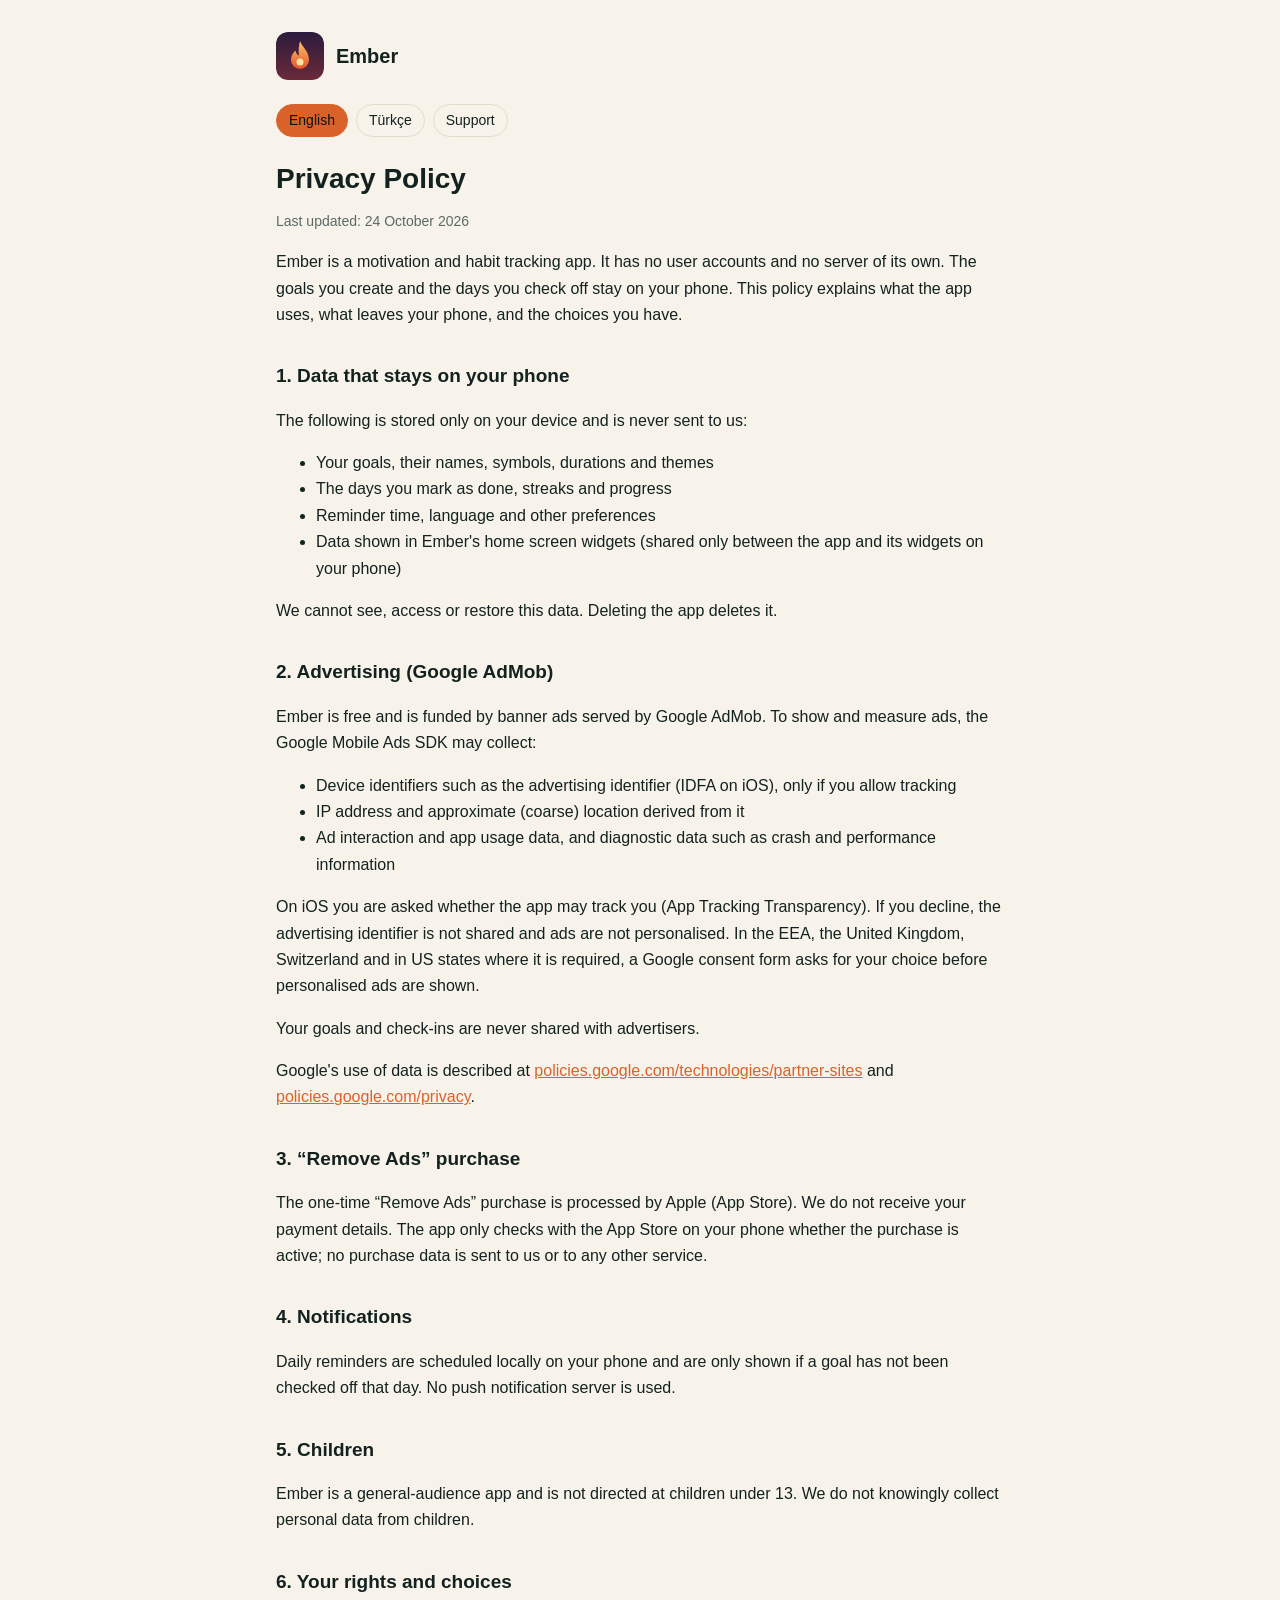
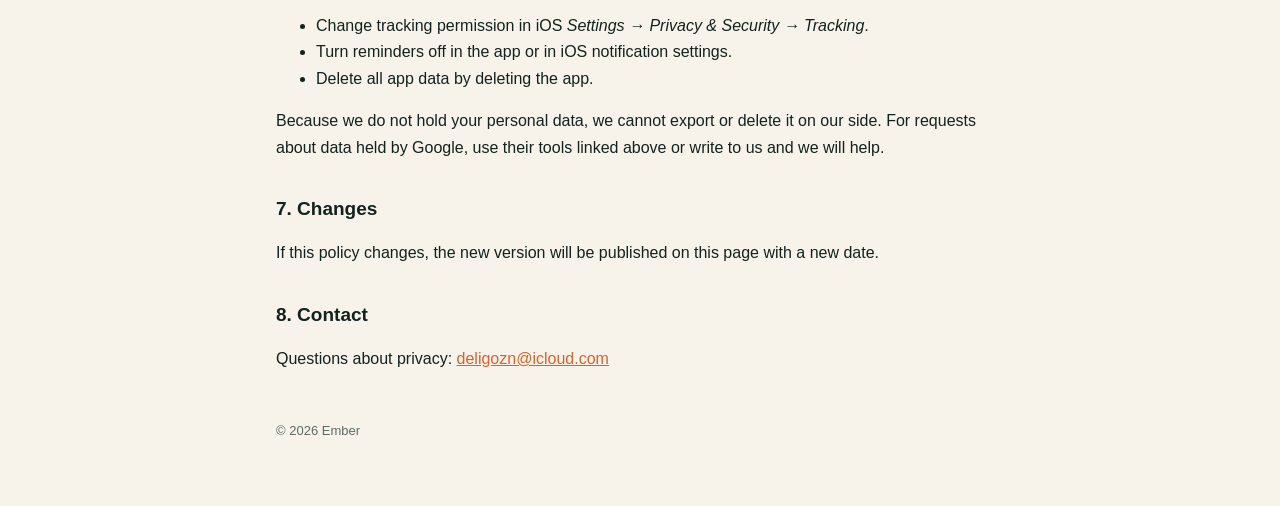
==== privacy.html @ 2302e582 "Add files via upload" ====
<!doctype html>
<html lang="en">
<head>
<meta charset="utf-8">
<meta name="viewport" content="width=device-width, initial-scale=1">
<title>Ember – Privacy Policy</title>
<link rel="stylesheet" href="site.css">
</head>
<body>
<main>
<header><img src="icon.svg" alt=""><span class="name">Ember</span></header>
<nav><a href="privacy.html" aria-current="page">English</a><a href="privacy-tr.html">Türkçe</a><a href="support.html">Support</a></nav>

<h1>Privacy Policy</h1>
<p class="muted">Last updated: 24 October 2026</p>

<p>Ember is a motivation and habit tracking app. It has no user accounts and no server of its own. The goals you create and the days you check off stay on your phone. This policy explains what the app uses, what leaves your phone, and the choices you have.</p>

<h2>1. Data that stays on your phone</h2>
<p>The following is stored only on your device and is never sent to us:</p>
<ul>
<li>Your goals, their names, symbols, durations and themes</li>
<li>The days you mark as done, streaks and progress</li>
<li>Reminder time, language and other preferences</li>
<li>Data shown in Ember's home screen widgets (shared only between the app and its widgets on your phone)</li>
</ul>
<p>We cannot see, access or restore this data. Deleting the app deletes it.</p>

<h2>2. Advertising (Google AdMob)</h2>
<p>Ember is free and is funded by banner ads served by Google AdMob. To show and measure ads, the Google Mobile Ads SDK may collect:</p>
<ul>
<li>Device identifiers such as the advertising identifier (IDFA on iOS), only if you allow tracking</li>
<li>IP address and approximate (coarse) location derived from it</li>
<li>Ad interaction and app usage data, and diagnostic data such as crash and performance information</li>
</ul>
<p>On iOS you are asked whether the app may track you (App Tracking Transparency). If you decline, the advertising identifier is not shared and ads are not personalised. In the EEA, the United Kingdom, Switzerland and in US states where it is required, a Google consent form asks for your choice before personalised ads are shown.</p>
<p>Your goals and check-ins are never shared with advertisers.</p>
<p>Google's use of data is described at <a href="https://policies.google.com/technologies/partner-sites">policies.google.com/technologies/partner-sites</a> and <a href="https://policies.google.com/privacy">policies.google.com/privacy</a>.</p>

<h2>3. “Remove Ads” purchase</h2>
<p>The one-time “Remove Ads” purchase is processed by Apple (App Store). We do not receive your payment details. The app only checks with the App Store on your phone whether the purchase is active; no purchase data is sent to us or to any other service.</p>

<h2>4. Notifications</h2>
<p>Daily reminders are scheduled locally on your phone and are only shown if a goal has not been checked off that day. No push notification server is used.</p>

<h2>5. Children</h2>
<p>Ember is a general-audience app and is not directed at children under 13. We do not knowingly collect personal data from children.</p>

<h2>6. Your rights and choices</h2>
<ul>
<li>Change tracking permission in iOS <em>Settings → Privacy &amp; Security → Tracking</em>.</li>
<li>Turn reminders off in the app or in iOS notification settings.</li>
<li>Delete all app data by deleting the app.</li>
</ul>
<p>Because we do not hold your personal data, we cannot export or delete it on our side. For requests about data held by Google, use their tools linked above or write to us and we will help.</p>

<h2>7. Changes</h2>
<p>If this policy changes, the new version will be published on this page with a new date.</p>

<h2>8. Contact</h2>
<p>Questions about privacy: <a href="mailto:deligozn@icloud.com">deligozn@icloud.com</a></p>

<footer>© 2026 Ember</footer>
</main>
</body>
</html>
---- site.css ----
:root{--bg:#F7F3EA;--surface:#FFFFFF;--ink:#13221F;--muted:#5B6A66;--line:#E3DCCB;--gold:#D9622B}
@media (prefers-color-scheme:dark){:root{--bg:#120E14;--surface:#1D1720;--ink:#F3EEF0;--muted:#B0A6AC;--line:#33293A;--gold:#F08A4B}}
*{box-sizing:border-box}
body{margin:0;background:var(--bg);color:var(--ink);font:16px/1.65 -apple-system,BlinkMacSystemFont,"Segoe UI",Roboto,Helvetica,Arial,sans-serif}
main{max-width:760px;margin:0 auto;padding:32px 16px 64px}
header{display:flex;align-items:center;gap:12px;margin-bottom:24px}
header img{width:48px;height:48px;border-radius:12px}
header .name{font-weight:800;font-size:20px}
nav{display:flex;flex-wrap:wrap;gap:8px;margin:0 0 24px}
nav a{border:1px solid var(--line);border-radius:999px;padding:4px 12px;text-decoration:none;color:var(--ink);font-size:14px}
nav a[aria-current]{background:var(--gold);border-color:var(--gold);color:#120E14}
h1{font-size:28px;line-height:1.25;margin:0 0 4px}
h2{font-size:19px;margin:32px 0 8px}
.muted{color:var(--muted);font-size:14px}
a{color:var(--gold)}
.card{background:var(--surface);border:1px solid var(--line);border-radius:16px;padding:16px 20px;margin:16px 0}
footer{margin-top:48px;color:var(--muted);font-size:13px}
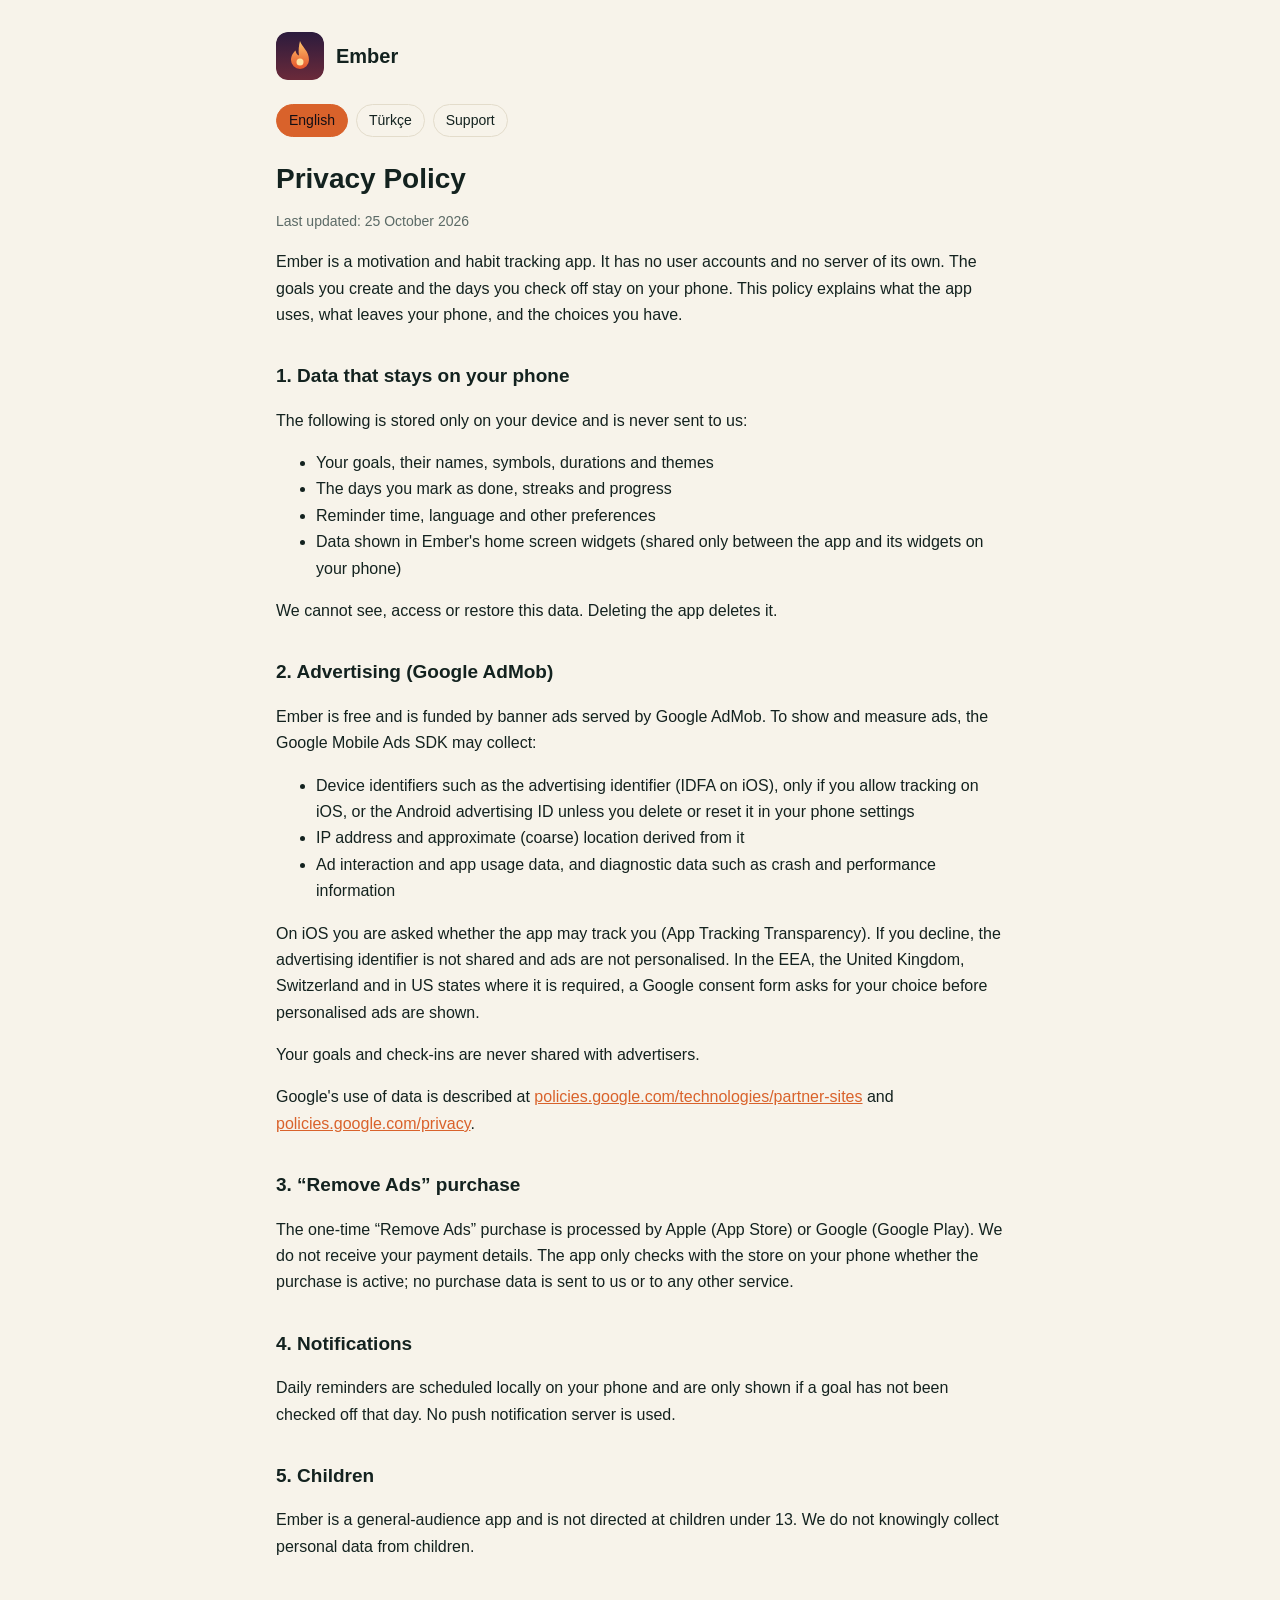
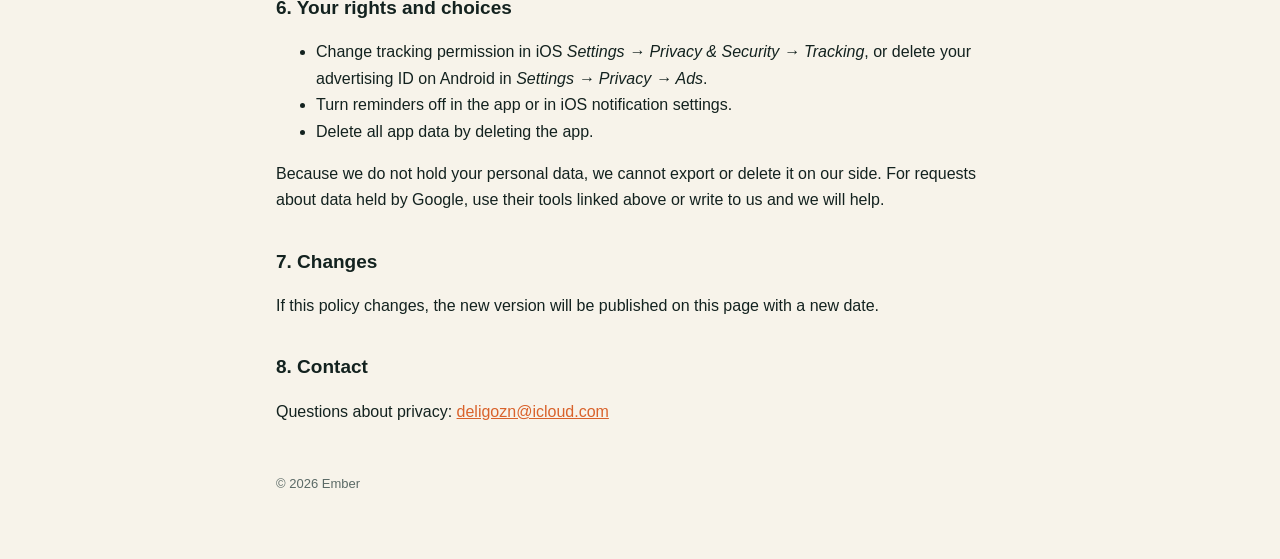
==== commit cf892d1e: "Add files via upload" ====
--- a/privacy.html
+++ b/privacy.html
@@ -12,7 +12,7 @@
 <nav><a href="privacy.html" aria-current="page">English</a><a href="privacy-tr.html">Türkçe</a><a href="support.html">Support</a></nav>
 
 <h1>Privacy Policy</h1>
-<p class="muted">Last updated: 24 October 2026</p>
+<p class="muted">Last updated: 25 October 2026</p>
 
 <p>Ember is a motivation and habit tracking app. It has no user accounts and no server of its own. The goals you create and the days you check off stay on your phone. This policy explains what the app uses, what leaves your phone, and the choices you have.</p>
 
@@ -29,7 +29,7 @@
 <h2>2. Advertising (Google AdMob)</h2>
 <p>Ember is free and is funded by banner ads served by Google AdMob. To show and measure ads, the Google Mobile Ads SDK may collect:</p>
 <ul>
-<li>Device identifiers such as the advertising identifier (IDFA on iOS), only if you allow tracking</li>
+<li>Device identifiers such as the advertising identifier (IDFA on iOS), only if you allow tracking on iOS, or the Android advertising ID unless you delete or reset it in your phone settings</li>
 <li>IP address and approximate (coarse) location derived from it</li>
 <li>Ad interaction and app usage data, and diagnostic data such as crash and performance information</li>
 </ul>
@@ -38,7 +38,7 @@
 <p>Google's use of data is described at <a href="https://policies.google.com/technologies/partner-sites">policies.google.com/technologies/partner-sites</a> and <a href="https://policies.google.com/privacy">policies.google.com/privacy</a>.</p>
 
 <h2>3. “Remove Ads” purchase</h2>
-<p>The one-time “Remove Ads” purchase is processed by Apple (App Store). We do not receive your payment details. The app only checks with the App Store on your phone whether the purchase is active; no purchase data is sent to us or to any other service.</p>
+<p>The one-time “Remove Ads” purchase is processed by Apple (App Store) or Google (Google Play). We do not receive your payment details. The app only checks with the store on your phone whether the purchase is active; no purchase data is sent to us or to any other service.</p>
 
 <h2>4. Notifications</h2>
 <p>Daily reminders are scheduled locally on your phone and are only shown if a goal has not been checked off that day. No push notification server is used.</p>
@@ -48,7 +48,7 @@
 
 <h2>6. Your rights and choices</h2>
 <ul>
-<li>Change tracking permission in iOS <em>Settings → Privacy &amp; Security → Tracking</em>.</li>
+<li>Change tracking permission in iOS <em>Settings → Privacy &amp; Security → Tracking</em>, or delete your advertising ID on Android in <em>Settings → Privacy → Ads</em>.</li>
 <li>Turn reminders off in the app or in iOS notification settings.</li>
 <li>Delete all app data by deleting the app.</li>
 </ul>
